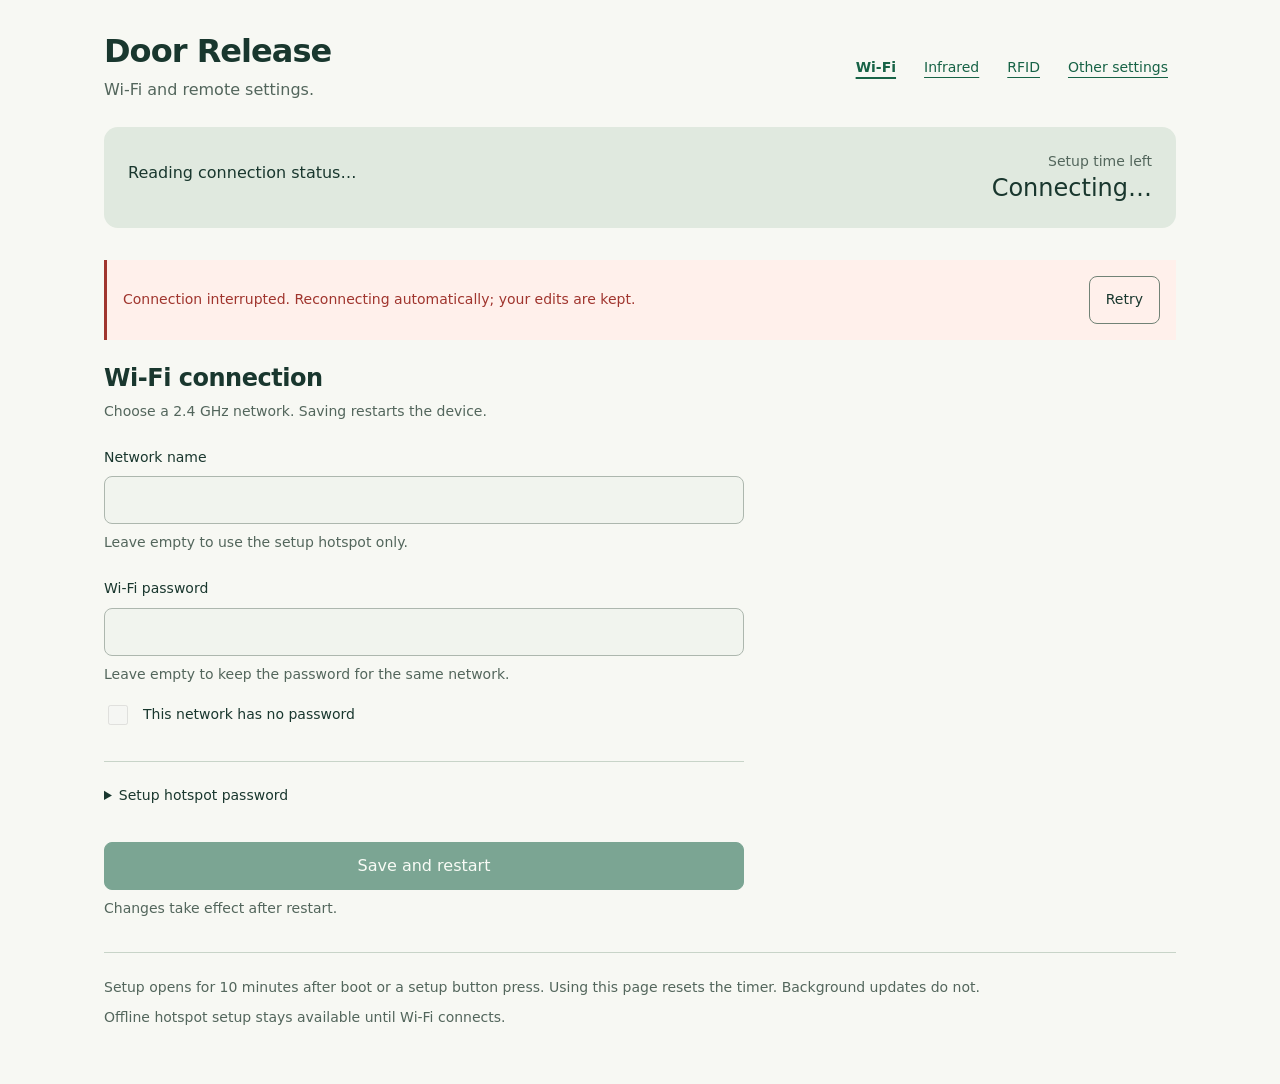
==== projects/door-release/firmware/DoorRelease/web/index.html @ eec1cc69 "feat: add outdoor NFC relay and tabbed controller setup Organize indoor and outdoor projects, pin Ho" ====
<!doctype html>
<html lang="en">
<head>
<meta charset="utf-8">
<meta name="viewport" content="width=device-width, initial-scale=1">
<meta name="color-scheme" content="light">
<meta name="description" content="Configure Door Release Wi-Fi, remote buttons and HomeKit on your local network.">
<title>Door Release | Device setup</title>
<style>
/* Hallmark · shape: app screen · genre: modern-minimal · theme: dose · deal: manual · redesign: full · posture: restrained · nav: jump links · footer: access rules · signature: two purpose-specific remote controls · v2.0.0 */
/* Hallmark · pre-emit critique: P4 H5 E4 S5 R5 V3 · weakest: V, use separate remote rows with an inset access timer rather than a repeated card grid */
/* Hallmark · app adaptation: system fonts and solid surfaces preserve firmware size and offline access; no decorative imagery or motion */
@import url("tokens.css");
*{box-sizing:border-box}
html{overflow-x:clip;scroll-padding-top:var(--space-lg);scrollbar-color:var(--color-input-edge) var(--color-paper)}
body{overflow-x:clip;margin:0;background:var(--color-paper);color:var(--color-ink);font-family:var(--font-body);font-size:var(--text-md);line-height:1.55;font-synthesis:none}
::selection{background:var(--color-paper-3);color:var(--color-ink)}
h1,h2,h3,p,dl,dd{margin:0}
h1,h2,h3{overflow-wrap:break-word;min-width:0;line-height:1.2;text-wrap:balance;font-weight:700}
h1{font-size:var(--text-display);letter-spacing:-.03em}h2{font-size:var(--text-section);letter-spacing:-.02em}h3{font-size:var(--text-title)}
p{ text-wrap:pretty }a{color:var(--color-accent)}
button,input,summary,a{-webkit-tap-highlight-color:var(--color-clear)}
button:focus-visible,input:focus-visible,summary:focus-visible,a:focus-visible{outline:3px solid var(--color-focus);outline-offset:3px}
button,input{font:inherit;min-height:48px;border-radius:var(--radius-control);border:1px solid var(--color-input-edge)}
button{display:inline-flex;justify-content:center;align-items:center;padding:var(--space-xs) var(--space-md);background:var(--color-accent);border-color:var(--color-accent);color:var(--color-accent-ink);font-weight:500;white-space:nowrap;cursor:pointer}
button:active{transform:translateY(1px)}button:disabled,input:disabled{opacity:.55;cursor:not-allowed;transform:none}
button[aria-busy="true"]{cursor:progress}.secondary{color:var(--color-ink);background:var(--color-clear);border-color:var(--color-input-edge)}
.danger{color:var(--color-error);background:var(--color-clear);border-color:var(--color-clear);padding-inline:0;text-decoration:underline;text-underline-offset:4px}
.quiet{background:var(--color-clear);border-color:var(--color-clear);color:var(--color-accent)}
input{display:block;width:100%;min-width:0;padding:var(--space-xs) var(--space-sm);color:var(--color-ink);background:var(--color-surface);caret-color:var(--color-accent)}
input:user-invalid{border-color:var(--color-error)}input:disabled{background:var(--color-paper-2)}
label{display:block;font-size:var(--text-sm);font-weight:500;margin-bottom:var(--space-xs)}
small,.muted,.hint{font-size:var(--text-sm);color:var(--color-muted)}
small{display:block;min-height:1lh;margin-top:var(--space-xs)}
.shell{width:100%;max-width:var(--container);margin-inline:auto;padding:var(--space-xl) var(--space-lg) var(--space-2xl)}
.masthead{display:flex;justify-content:space-between;align-items:center;gap:var(--space-lg);margin-bottom:var(--space-lg)}
.masthead p{margin-top:var(--space-xs);color:var(--color-muted)}
.jump-links{display:flex;align-items:center;gap:var(--space-sm);flex-wrap:wrap}
.jump-links [role="tab"]{display:inline-flex;align-items:center;min-height:44px;padding:var(--space-xs);font-size:var(--text-sm);text-decoration:underline;text-underline-offset:5px;white-space:nowrap;background:var(--color-clear);border:0;border-radius:0;color:var(--color-accent)}
.jump-links [aria-selected="true"]{font-weight:700;text-decoration-thickness:2px}
.jump-links [role="tab"]:hover{background:var(--color-clear)}
.connection-strip{display:grid;grid-template-columns:minmax(0,1fr) auto;gap:var(--space-lg);align-items:center;padding:var(--space-lg);background:var(--color-paper-3);border-radius:var(--radius-panel);margin-bottom:var(--space-xl)}
.connection{min-width:0}.connection span{display:block;overflow-wrap:anywhere}.connection #network{font-weight:500}.connection #address{font-family:var(--font-mono);font-size:var(--text-sm);margin-top:var(--space-xs)}
.window{text-align:right}.window span{display:block;font-size:var(--text-sm);color:var(--color-muted)}.window strong{display:block;font-size:var(--text-section);font-weight:500;font-variant-numeric:tabular-nums;line-height:1.3}
.workspace{max-width:640px}
.section-intro{margin-top:var(--space-xs);color:var(--color-muted);font-size:var(--text-sm)}
.field{margin-top:var(--space-lg)}
.check{display:flex;gap:var(--space-sm);align-items:center;min-height:44px;margin:var(--space-xs) 0 0;font-weight:400}.check input{flex:0 0 20px;width:20px;height:20px;min-height:20px;accent-color:var(--color-accent)}
.save{width:100%;margin-top:var(--space-lg)}
details{margin-top:var(--space-lg);border-top:1px solid var(--color-rule);padding-top:var(--space-sm)}
summary{cursor:pointer;min-height:44px;align-content:center;font-size:var(--text-sm);font-weight:500}summary:active{color:var(--color-accent-deep)}
.warning{color:var(--color-muted);font-size:var(--text-sm);margin-top:var(--space-sm)}
.auth-note{margin-top:var(--space-lg);font-size:var(--text-sm);color:var(--color-muted)}
.remote-controls{min-width:0}.remote{padding-block:var(--space-lg);border-bottom:1px solid var(--color-rule)}
.remote:first-of-type{padding-top:var(--space-lg)}
.remote p.description{color:var(--color-muted);font-size:var(--text-sm);margin-top:var(--space-xs)}
.key{font-size:var(--text-sm);font-family:var(--font-mono);overflow-wrap:anywhere;margin-top:var(--space-md)}
.actions{display:flex;flex-wrap:wrap;gap:var(--space-sm);margin-top:var(--space-md)}
.ir-message{font-size:var(--text-sm);color:var(--color-muted);min-height:3.1em;margin-top:var(--space-sm)}
.remote .danger{font-size:var(--text-sm)}
.button-list{list-style:none;margin:var(--space-md) 0 0;padding:0}
.button-list:empty{display:none}
.button-list li{display:flex;justify-content:space-between;align-items:center;gap:var(--space-sm);padding-block:var(--space-sm);border-top:1px solid var(--color-rule)}
.button-list li>div{min-width:0}.button-list span{display:block;font-size:var(--text-sm);font-weight:500}
.button-list code{display:block;font-family:var(--font-mono);font-size:var(--text-sm);color:var(--color-muted);overflow-wrap:anywhere}
.button-list button{flex-shrink:0;font-size:var(--text-sm)}
.steps{margin:var(--space-sm) 0 0;padding-left:var(--space-lg);font-size:var(--text-sm);color:var(--color-muted)}.steps li+li{margin-top:var(--space-xs)}
.pairing{margin-top:var(--space-xl);padding-top:var(--space-lg);border-top:1px solid var(--color-rule)}
.pairing code{display:block;margin-top:var(--space-md);font-family:var(--font-mono);font-size:var(--text-section);font-variant-numeric:tabular-nums}
.notice{display:flex;align-items:center;justify-content:space-between;gap:var(--space-md);padding:var(--space-md);margin-bottom:var(--space-lg);border-left:3px solid var(--color-accent);background:var(--color-paper-2);font-size:var(--text-sm);overflow-wrap:anywhere}
.notice.error{border-color:var(--color-error);color:var(--color-error);background:var(--color-error-paper)}
.notice:empty{display:none}.notice p{min-width:0}
footer{margin-top:var(--space-xl);padding-top:var(--space-lg);border-top:1px solid var(--color-rule);font-size:var(--text-sm);color:var(--color-muted)}footer p+p{margin-top:var(--space-xs)}#hostname{overflow-wrap:anywhere}
[hidden]{display:none!important}
dialog{width:420px;max-width:calc(100% - 2*var(--space-md));padding:var(--space-lg);border:1px solid var(--color-rule);border-radius:var(--radius-panel);background:var(--color-surface);color:var(--color-ink)}
dialog::backdrop{background:color-mix(in srgb,var(--color-ink) 25%,transparent)}
@media(hover:hover){button:not(:disabled):hover{background:var(--color-accent-deep)}.secondary:not(:disabled):hover,.quiet:not(:disabled):hover{background:var(--color-paper-3)}.danger:not(:disabled):hover{background:var(--color-clear);text-decoration-thickness:2px}input:not(:disabled):hover{border-color:var(--color-accent)}a:hover,summary:hover{color:var(--color-accent-deep)}}
@media(max-width:760px){.shell{padding:var(--space-lg) var(--space-md) var(--space-xl)}.masthead{display:block}.jump-links{margin-top:var(--space-sm);gap:var(--space-md)}.jump-links [role="tab"]{padding-inline:0}.connection-strip{padding:var(--space-md);gap:var(--space-sm)}.window strong{font-size:var(--text-title)}.notice{align-items:flex-start;flex-wrap:wrap}}
@media(prefers-reduced-motion:reduce){*,*::before,*::after{scroll-behavior:auto!important;animation:none!important;transition:none!important}button:active{transform:none}}
</style>
</head>
<body>
<main class="shell">
<header class="masthead">
  <div><h1>Door Release</h1><p>Wi-Fi and remote settings.</p></div>
  <nav class="jump-links" role="tablist" aria-label="Setup sections">
    <button id="tab-wifi" type="button" role="tab" aria-controls="page-wifi" aria-selected="true">Wi-Fi</button>
    <button id="tab-infrared" type="button" role="tab" aria-controls="page-infrared" aria-selected="false" tabindex="-1">Infrared</button>
    <button id="tab-rfid" type="button" role="tab" aria-controls="page-rfid" aria-selected="false" tabindex="-1">RFID</button>
    <button id="tab-other" type="button" role="tab" aria-controls="page-other" aria-selected="false" tabindex="-1">Other settings</button>
  </nav>
</header>
<div class="connection-strip">
  <div class="connection"><span id="network" role="status">Reading connection status…</span><span id="address"></span></div>
  <div class="window"><span>Setup time left</span><strong id="window" role="timer">Connecting…</strong></div>
</div>
<div id="notice" class="notice" role="status" aria-live="polite" hidden><p id="notice-text"></p><button id="retry" class="secondary" type="button" hidden>Retry</button></div>
<noscript><p class="notice">Enable JavaScript to configure this device. Everything works on your local network.</p></noscript>
<div class="workspace">
<div id="page-wifi" role="tabpanel" aria-labelledby="tab-wifi" tabindex="0">
<section aria-labelledby="wifi-heading">
  <h2 id="wifi-heading">Wi-Fi connection</h2><p class="section-intro">Choose a 2.4 GHz network. Saving restarts the device.</p>
  <form id="settings-form" autocomplete="off">
    <div class="field"><label for="ssid">Network name</label><input id="ssid" name="ssid" maxlength="32" autocomplete="off" spellcheck="false" aria-describedby="ssid-hint" disabled><small id="ssid-hint">Leave empty to use the setup hotspot only.</small></div>
    <div class="field"><label for="wifi-password">Wi-Fi password</label><input id="wifi-password" name="wifi_password" type="password" maxlength="64" autocomplete="new-password" aria-describedby="wifi-hint" disabled><small id="wifi-hint">Leave empty to keep the password for the same network.</small><label class="check"><input id="open-network" type="checkbox" name="open_network" value="1" disabled>This network has no password</label></div>
    <details><summary>Setup hotspot password</summary><div class="field"><label for="setup-password">New hotspot password</label><input id="setup-password" name="setup_password" type="password" minlength="12" maxlength="63" autocomplete="new-password" aria-describedby="setup-hint" disabled><small id="setup-hint">Optional. 12 to 63 printable characters. Leave empty to keep it.</small></div><p id="default-password" class="warning" hidden>The initial hotspot password is still in use.</p></details>
    <button id="save" class="save" type="submit" disabled>Save and restart</button><small id="save-hint">Changes take effect after restart.</small>
  </form>
</section>
</div>
<div id="page-infrared" role="tabpanel" aria-labelledby="tab-infrared" tabindex="0" hidden>
<section class="remote-controls" aria-labelledby="ir-heading">
  <h2 id="ir-heading">Remote buttons</h2><p class="section-intro">Save up to 16 buttons per action. Keep the two actions on different buttons.</p>
  <div class="remote">
    <h3>Open the door</h3><p class="description">Saved buttons work offline. A press gives a 200 ms pulse with a 2 second cooldown.</p>
    <p id="ir-state" class="key">Reading button status…</p>
    <ul id="ir-buttons" class="button-list" aria-label="Saved door buttons"></ul>
    <div class="actions"><button id="learn" type="button" disabled>Add door button</button><button id="cancel" class="secondary" type="button" disabled>Cancel learning</button></div>
    <p id="ir-message" class="ir-message" role="status" aria-live="polite">Waiting for the device.</p>
    <button id="forget" class="danger" type="button" disabled>Clear all door buttons</button>
  </div>
  <div class="remote">
    <h3>Open setup access</h3><p class="description">Reopens this page for 10 minutes without restarting. Does not open the door.</p>
    <p id="setup-ir-state" class="key">Reading button status…</p>
    <ul id="setup-ir-buttons" class="button-list" aria-label="Saved setup buttons"></ul>
    <div class="actions"><button id="setup-learn" type="button" disabled>Add setup button</button><button id="setup-cancel" class="secondary" type="button" disabled>Cancel learning</button></div>
    <p id="setup-ir-message" class="ir-message" role="status" aria-live="polite">Not set. Learn a setup button here during the boot window.</p>
    <button id="setup-forget" class="danger" type="button" disabled>Clear all setup buttons</button>
  </div>
  <details><summary>How to add a button</summary><ol class="steps"><li>Select Add door button or Add setup button. Door release pauses during learning.</li><li>Release all buttons for 500 ms, then press the intended button.</li><li>Release for another 500 ms and press the same button again within 30 seconds.</li></ol><p class="section-intro">Saved buttons are retained. Learning does not open the door. Keep the receiver in a protected interior location.</p></details>
</section>
</div>
<div id="page-rfid" role="tabpanel" aria-labelledby="tab-rfid" tabindex="0" hidden></div>
<div id="page-other" role="tabpanel" aria-labelledby="tab-other" tabindex="0" hidden>
<section class="pairing" aria-labelledby="pairing-heading"><h2 id="pairing-heading">HomeKit</h2><p class="section-intro">Add this device in the Apple Home app.</p><div><span class="hint">HomeKit pairing code</span><code id="pairing-code">Loading…</code></div><small>Existing HomeKit pairings are retained when Wi-Fi changes.</small></section>
<p class="auth-note">Web login is temporarily disabled. The setup hotspot still requires its password.</p>
</div>
</div>
<footer><p id="access-note">Setup opens for 10 minutes after boot or a setup button press. Using this page resets the timer. Background updates do not.</p><p>Offline hotspot setup stays available until Wi-Fi connects.</p><p id="hostname"></p></footer>
</main>
<dialog id="unsaved-dialog" aria-labelledby="unsaved-heading">
  <h3 id="unsaved-heading">Save changes?</h3>
  <div class="actions"><button id="unsaved-save" type="button">Save and restart</button><button id="unsaved-discard" class="secondary" type="button">Discard</button><button id="unsaved-cancel" class="secondary" type="button" autofocus>Cancel</button></div>
</dialog>
<script>
"use strict";
const byId=id=>document.getElementById(id);
let token="",initialized=false,busy=false,stopped=false,lastState=null,refreshTimer=null;
let activityTimer=null,lastActivitySent=0,lastUserActivity=0,activityPending=false;
let connectionFailed=false,connectionNotice=false,failures=0,restarting=false,refreshInFlight=false;
let requestTail=Promise.resolve(),countdownUntil=0;
let currentPage="wifi",pendingPage=null,savedSettings=null;
const pageNames=["wifi","infrared","rfid","other"],unsavedDialog=byId("unsaved-dialog");
function settingsValues(){return [byId("ssid").value,byId("wifi-password").value,byId("open-network").checked,byId("setup-password").value]}
function unsavedSettings(){return savedSettings!==null&&JSON.stringify(settingsValues())!==JSON.stringify(savedSettings)}
function selectPage(name){
  currentPage=name;
  for(const page of pageNames){const selected=page===name;byId("page-"+page).hidden=!selected;byId("tab-"+page).setAttribute("aria-selected",String(selected));byId("tab-"+page).tabIndex=selected?0:-1}
  byId("tab-"+name).focus({preventScroll:true});
}
function requestPage(name){
  if(busy||unsavedDialog.open)return;
  if(name===currentPage){selectPage(name);return}
  if(unsavedSettings()){pendingPage=name;controls();unsavedDialog.returnValue="";unsavedDialog.showModal()}
  else selectPage(name);
}
for(const name of pageNames)byId("tab-"+name).addEventListener("click",()=>requestPage(name));
document.querySelector('[role="tablist"]').addEventListener("keydown",event=>{
  const index=pageNames.findIndex(name=>byId("tab-"+name)===event.target);
  if(index<0||busy)return;
  let next;
  if(event.key==="ArrowRight")next=(index+1)%pageNames.length;
  else if(event.key==="ArrowLeft")next=(index+pageNames.length-1)%pageNames.length;
  else if(event.key==="Home")next=0;
  else if(event.key==="End")next=pageNames.length-1;
  else return;
  event.preventDefault();
  for(const [position,name] of pageNames.entries())byId("tab-"+name).tabIndex=position===next?0:-1;
  byId("tab-"+pageNames[next]).focus();
});
byId("unsaved-cancel").addEventListener("click",()=>unsavedDialog.close("cancel"));
byId("unsaved-discard").addEventListener("click",()=>{
  const target=pendingPage;
  [byId("ssid").value,byId("wifi-password").value,byId("open-network").checked,byId("setup-password").value]=savedSettings;
  unsavedDialog.close("discard");controls();selectPage(target);
});
byId("unsaved-save").addEventListener("click",async()=>{
  const target=pendingPage;unsavedDialog.close("save");
  if(await saveSettings())selectPage(target);
});
unsavedDialog.addEventListener("close",()=>{if(unsavedDialog.open)return;pendingPage=null;if(!["save","discard"].includes(unsavedDialog.returnValue))selectPage(currentPage)});
window.addEventListener("beforeunload",event=>{if(!restarting&&unsavedSettings()){event.preventDefault();event.returnValue=""}});
function notice(message,error=false,retry=false){connectionNotice=false;byId("notice").hidden=!message;byId("notice-text").textContent=message;byId("notice").classList.toggle("error",error);byId("retry").hidden=!retry}
function controls(){
  const editable=initialized&&!busy&&!stopped,ready=editable&&!connectionFailed,learning=Boolean(lastState&&(lastState.ir_learning||lastState.setup_ir_learning));
  document.querySelectorAll("#settings-form input").forEach(element=>element.disabled=!editable);
  byId("wifi-password").disabled=!editable||byId("open-network").checked;
  byId("save").disabled=!ready||learning;byId("save-hint").textContent=learning?"Finish or cancel button learning before saving.":"Changes take effect after restart.";
  byId("learn").disabled=!ready||learning||!lastState||!lastState.hardware_ready||!lastState.ir_ready||lastState.ir_count>=lastState.ir_capacity;
  byId("cancel").disabled=!ready||!lastState||!lastState.ir_learning;
  byId("forget").disabled=!ready||learning||Boolean(lastState&&lastState.ir_ready&&!lastState.ir_count);
  byId("setup-learn").disabled=!ready||learning||!lastState||!lastState.hardware_ready||!lastState.setup_ir_ready||lastState.setup_ir_count>=lastState.setup_ir_capacity;
  byId("setup-cancel").disabled=!ready||!lastState||!lastState.setup_ir_learning;
  byId("setup-forget").disabled=!ready||learning||Boolean(lastState&&lastState.setup_ir_ready&&!lastState.setup_ir_count);
  document.querySelectorAll("[data-remove-group]").forEach(button=>button.disabled=!ready||learning);
  byId("unsaved-save").disabled=byId("save").disabled;
  for(const name of pageNames)byId("tab-"+name).disabled=busy;
}
function scheduleRefresh(delay=2000){clearTimeout(refreshTimer);if(!restarting)refreshTimer=setTimeout(refresh,delay)}
function updateCountdown(){
  if(stopped||!lastState)return;
  if(!lastState.connected){byId("window").textContent="Offline recovery";return}
  const seconds=Math.max(0,Math.ceil((countdownUntil-performance.now())/1000));
  byId("window").textContent=Math.floor(seconds/60)+":"+String(seconds%60).padStart(2,"0");
}
function syncCountdown(data,renew=false){
  const remaining=Number.isFinite(data.remaining_ms)?data.remaining_ms:data.remaining_seconds*1000;
  if(!Number.isFinite(remaining))return;
  const until=performance.now()+Math.max(0,remaining);
  // Small network jitter must not make the displayed seconds run backwards.
  countdownUntil=renew||!countdownUntil||until>countdownUntil+1500?until:Math.min(until,countdownUntil);
  updateCountdown();
}
function closePage(message){stopped=true;clearTimeout(activityTimer);activityTimer=null;activityPending=false;byId("window").textContent="Closed";notice(message+" This page will reconnect automatically when setup access reopens.",true,true);controls();scheduleRefresh(5000)}
function disconnected(error){
  if(restarting)return;
  connectionFailed=true;
  if(!stopped){notice("Connection interrupted. Reconnecting automatically; your edits are kept.",true,true);connectionNotice=true}
  controls();scheduleRefresh(1000);
}
function reportError(error){if(error.status===410)return;if(!error.status)disconnected(error);else notice(error.message,true)}
function request(path,body){
  const setupToken=token;
  const task=requestTail.then(async()=>{
    const options={cache:"no-store",credentials:"same-origin",signal:AbortSignal.timeout(12000)};
    if(body!==undefined){options.method="POST";options.headers={"X-Setup-Token":setupToken,"Content-Type":"application/x-www-form-urlencoded"};options.body=body}
    const response=await fetch(path,options);let data;
    try{data=await response.json()}catch{throw new Error("The device response was interrupted. Reconnecting automatically.")}
    if(response.status===410)closePage(data.message);
    if(!response.ok){const error=new Error(data.message||"The device could not complete this request.");error.status=response.status;throw error}
    if(body!==undefined)syncCountdown(data,true);
    return data;
  });
  // ESP32's synchronous server processes one request at a time. Never race
  // status polling, activity renewal and a user's settings/IR operation.
  requestTail=task.catch(()=>{});
  return task;
}
function keyText(state,prefix,empty){
  if(state[prefix+"learning"])return "Learning in progress";
  const count=state[prefix+"count"],capacity=state[prefix+"capacity"];
  if(!count)return empty;
  return count+" of "+capacity+" buttons saved"+(count>=capacity?". List full; remove a button to add another.":"");
}
function renderButtons(state,prefix,listId,group){
  const list=byId(listId),buttons=state[prefix+"buttons"],signature=JSON.stringify(buttons);
  if(list.dataset.signature===signature)return;
  list.dataset.signature=signature;list.replaceChildren();
  for(const saved of buttons){
    const row=document.createElement("li"),info=document.createElement("div"),label=document.createElement("span"),code=document.createElement("code"),remove=document.createElement("button");
    label.textContent="Button "+(saved.id+1);
    code.textContent=saved.protocol+" / "+saved.address.toString(16).toUpperCase()+" / "+saved.command.toString(16).toUpperCase()+" ("+saved.bits+" bits)";
    remove.type="button";remove.className="secondary";remove.textContent="Remove";
    remove.setAttribute("aria-label","Remove "+group+" button "+(saved.id+1));
    remove.dataset.removeGroup=group;remove.dataset.id=saved.id;remove.dataset.key=saved.key;
    info.append(label,code);row.append(info,remove);list.append(row);
  }
}
function render(state){
  if(restarting)return;
  const renewed=stopped||token!==state.token;
  if(connectionNotice||stopped)notice("");
  stopped=false;connectionFailed=false;failures=0;
  lastState=state;token=state.token;if(!initialized){byId("ssid").value=state.ssid;savedSettings=[state.ssid,"",false,""];initialized=true}
  byId("network").textContent=state.connected?"Connected to "+state.ssid:"Setup hotspot: "+state.ap_name;
  byId("address").textContent=state.ip;
  syncCountdown(state,renewed);
  byId("pairing-code").textContent=state.pairing_code.replace(/^(\d{3})(\d{2})(\d{3})$/,"$1-$2-$3");
  byId("default-password").hidden=!state.default_password;
  byId("ir-state").textContent=keyText(state,"ir_","No active unlock button");
  byId("setup-ir-state").textContent=keyText(state,"setup_ir_","No setup button saved");
  renderButtons(state,"ir_","ir-buttons","door");renderButtons(state,"setup_ir_","setup-ir-buttons","setup");
  byId("ir-message").textContent=state.ir_event;byId("setup-ir-message").textContent=state.setup_ir_event;
  byId("hostname").textContent="Local address: http://"+state.hostname+"/";
  if(!state.hardware_ready)notice("Relay timer fault. Door release is disabled; check the hardware and restart.",true);
  else if(!state.settings_ready)notice("Settings storage needs attention. Save your settings to repair it.",true);
  else if(!state.ir_ready)notice("Door button storage needs attention. Use Clear all door buttons, then learn again.",true);
  else if(!state.setup_ir_ready)notice("Setup button storage needs attention. Use Clear all setup buttons, then learn again.",true);
  controls();
}
async function refresh(){
  clearTimeout(refreshTimer);if(restarting||refreshInFlight)return;
  if(document.visibilityState!=="visible"||busy){scheduleRefresh();return}
  refreshInFlight=true;
  try{
    render(await request("/api/status"));
    if(activityPending&&Date.now()-lastUserActivity<15000&&activityTimer===null)activityTimer=setTimeout(sendActivity,0);
  }
  catch(error){failures=Math.min(failures+1,4);if(error.status!==410)disconnected(error)}
  finally{refreshInFlight=false;scheduleRefresh(stopped?5000:connectionFailed?Math.min(8000,1000*2**(failures-1)):2000)}
}
async function sendActivity(){
  activityTimer=null;if(!activityPending||!initialized||stopped||connectionFailed||document.visibilityState!=="visible")return;
  if(busy){activityTimer=setTimeout(sendActivity,1000);return}
  if(Date.now()-lastUserActivity>=15000){activityPending=false;return}
  activityPending=false;
  try{await request("/api/activity","");lastActivitySent=Date.now()}
  catch(error){activityPending=Date.now()-lastUserActivity<15000;reportError(error)}
}
function userActivity(event){
  if(!event.isTrusted||!initialized||stopped||document.visibilityState!=="visible")return;
  lastUserActivity=Date.now();activityPending=true;if(activityTimer!==null||connectionFailed)return;
  activityTimer=setTimeout(sendActivity,Math.max(0,15000-(Date.now()-lastActivitySent)));
}
for(const event of ["pointerdown","keydown","input","change","scroll"])document.addEventListener(event,userActivity,{capture:true,passive:true});
byId("retry").addEventListener("click",()=>refresh());
document.addEventListener("visibilitychange",()=>{if(document.visibilityState==="visible"){updateCountdown();refresh()}});
window.addEventListener("online",()=>refresh());
byId("open-network").addEventListener("change",controls);
async function saveSettings(){
  if(byId("save").disabled||!byId("settings-form").reportValidity())return false;
  const body=new URLSearchParams(new FormData(byId("settings-form")));body.set("wifi_password",byId("open-network").checked?"":byId("wifi-password").value);
  busy=true;byId("save").setAttribute("aria-busy","true");controls();notice("Saving settings…");
  try{const data=await request("/api/settings",body.toString());restarting=true;stopped=true;clearTimeout(refreshTimer);clearTimeout(activityTimer);byId("wifi-password").value="";byId("setup-password").value="";savedSettings=settingsValues();notice(data.message+" Use http://"+lastState.hostname+"/ after reconnecting, or http://192.168.4.1/ on the setup hotspot.");byId("window").textContent="Restarting";return true}
  catch(error){reportError(error);return false}finally{busy=false;byId("save").removeAttribute("aria-busy");controls();if(!restarting)scheduleRefresh(1000)}
}
byId("settings-form").addEventListener("submit",event=>{event.preventDefault();saveSettings()});
async function buttonAction(button,path,body=""){
  busy=true;button.setAttribute("aria-busy","true");controls();
  try{await request(path,body);notice("");render(await request("/api/status"))}
  catch(error){reportError(error);if(!stopped&&!connectionFailed)try{render(await request("/api/status"))}catch(statusError){reportError(statusError)}}
  finally{busy=false;button.removeAttribute("aria-busy");controls();scheduleRefresh(connectionFailed?1000:2000)}
}
for(const [prefix,route] of [["","/api/ir/"],["setup-","/api/setup-ir/"]])for(const action of ["learn","cancel","forget"]){
  const button=byId(prefix+action);
  button.addEventListener("click",async()=>{
    if(busy||stopped||!initialized)return;
    if(action==="forget"&&!confirm(prefix?"Clear all setup buttons? Use the boot window to add new buttons if setup access closes.":"Clear all door buttons? Infrared door release will be disabled."))return;
    await buttonAction(button,route+action);
  });
}
for(const id of ["ir-buttons","setup-ir-buttons"])byId(id).addEventListener("click",async event=>{
  const button=event.target.closest("[data-remove-group]");
  if(!button||button.disabled||busy||stopped||!initialized)return;
  const group=button.dataset.removeGroup;
  if(!confirm("Remove "+group+" button "+(Number(button.dataset.id)+1)+"? Other saved buttons will be retained."))return;
  const body=new URLSearchParams({id:button.dataset.id,key:button.dataset.key});
  await buttonAction(button,group==="door"?"/api/ir/remove":"/api/setup-ir/remove",body.toString());
  if(!button.isConnected){const next=byId(id).querySelector("button")||byId(group==="door"?"learn":"setup-learn");next.focus({preventScroll:true})}
});
setInterval(updateCountdown,200);
refresh();
</script>
</body>
</html>
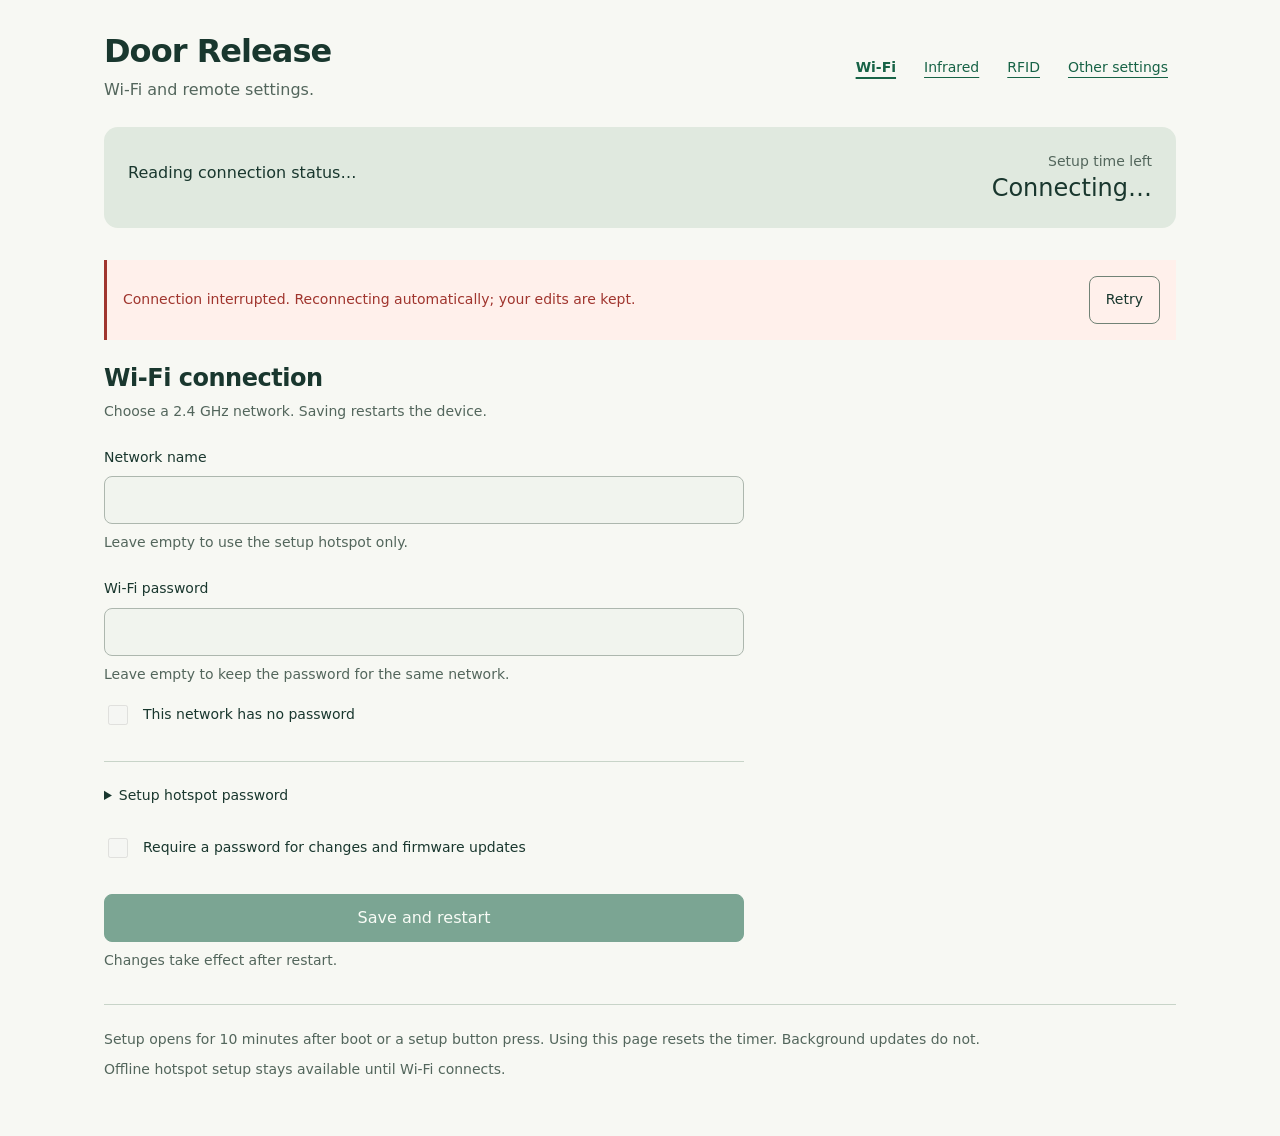
==== commit 4cdd5374: "feat: add password modes and verified OTA completion Bound HTTP request sizes and read deadlines, ve" ====
--- a/projects/door-release/firmware/DoorRelease/web/index.html
+++ b/projects/door-release/firmware/DoorRelease/web/index.html
@@ -51,6 +51,7 @@
 summary{cursor:pointer;min-height:44px;align-content:center;font-size:var(--text-sm);font-weight:500}summary:active{color:var(--color-accent-deep)}
 .warning{color:var(--color-muted);font-size:var(--text-sm);margin-top:var(--space-sm)}
 .auth-note{margin-top:var(--space-lg);font-size:var(--text-sm);color:var(--color-muted)}
+.authorization{max-width:640px;margin-bottom:var(--space-xl)}
 .remote-controls{min-width:0}.remote{padding-block:var(--space-lg);border-bottom:1px solid var(--color-rule)}
 .remote:first-of-type{padding-top:var(--space-lg)}
 .remote p.description{color:var(--color-muted);font-size:var(--text-sm);margin-top:var(--space-xs)}
@@ -67,6 +68,10 @@
 .steps{margin:var(--space-sm) 0 0;padding-left:var(--space-lg);font-size:var(--text-sm);color:var(--color-muted)}.steps li+li{margin-top:var(--space-xs)}
 .pairing{margin-top:var(--space-xl);padding-top:var(--space-lg);border-top:1px solid var(--color-rule)}
 .pairing code{display:block;margin-top:var(--space-md);font-family:var(--font-mono);font-size:var(--text-section);font-variant-numeric:tabular-nums}
+.firmware{margin-top:var(--space-xl);padding-top:var(--space-lg);border-top:1px solid var(--color-rule)}
+.firmware progress{display:block;width:100%;height:12px;margin-top:var(--space-md);accent-color:var(--color-accent)}
+.firmware .error{color:var(--color-error)}input[type="file"]{padding:var(--space-xs);font-size:var(--text-sm)}
+input[type="file"]::file-selector-button{font:inherit;padding:var(--space-xs);margin-right:var(--space-xs);border:0;border-radius:var(--radius-control);background:var(--color-paper-3);color:var(--color-ink)}
 .notice{display:flex;align-items:center;justify-content:space-between;gap:var(--space-md);padding:var(--space-md);margin-bottom:var(--space-lg);border-left:3px solid var(--color-accent);background:var(--color-paper-2);font-size:var(--text-sm);overflow-wrap:anywhere}
 .notice.error{border-color:var(--color-error);color:var(--color-error);background:var(--color-error-paper)}
 .notice:empty{display:none}.notice p{min-width:0}
@@ -94,6 +99,7 @@
   <div class="connection"><span id="network" role="status">Reading connection status…</span><span id="address"></span></div>
   <div class="window"><span>Setup time left</span><strong id="window" role="timer">Connecting…</strong></div>
 </div>
+<div id="setup-authorization" class="authorization" hidden><label for="current-password">Current setup password</label><input id="current-password" type="password" minlength="12" maxlength="63" autocomplete="current-password" aria-describedby="current-password-hint"><small id="current-password-hint">Required to change settings and remote buttons.</small></div>
 <div id="notice" class="notice" role="status" aria-live="polite" hidden><p id="notice-text"></p><button id="retry" class="secondary" type="button" hidden>Retry</button></div>
 <noscript><p class="notice">Enable JavaScript to configure this device. Everything works on your local network.</p></noscript>
 <div class="workspace">
@@ -104,6 +110,7 @@
     <div class="field"><label for="ssid">Network name</label><input id="ssid" name="ssid" maxlength="32" autocomplete="off" spellcheck="false" aria-describedby="ssid-hint" disabled><small id="ssid-hint">Leave empty to use the setup hotspot only.</small></div>
     <div class="field"><label for="wifi-password">Wi-Fi password</label><input id="wifi-password" name="wifi_password" type="password" maxlength="64" autocomplete="new-password" aria-describedby="wifi-hint" disabled><small id="wifi-hint">Leave empty to keep the password for the same network.</small><label class="check"><input id="open-network" type="checkbox" name="open_network" value="1" disabled>This network has no password</label></div>
     <details><summary>Setup hotspot password</summary><div class="field"><label for="setup-password">New hotspot password</label><input id="setup-password" name="setup_password" type="password" minlength="12" maxlength="63" autocomplete="new-password" aria-describedby="setup-hint" disabled><small id="setup-hint">Optional. 12 to 63 printable characters. Leave empty to keep it.</small></div><p id="default-password" class="warning" hidden>The initial hotspot password is still in use.</p></details>
+    <label class="check"><input id="password-required" type="checkbox" name="password_required" value="1" disabled>Require a password for changes and firmware updates</label>
     <button id="save" class="save" type="submit" disabled>Save and restart</button><small id="save-hint">Changes take effect after restart.</small>
   </form>
 </section>
@@ -112,7 +119,7 @@
 <section class="remote-controls" aria-labelledby="ir-heading">
   <h2 id="ir-heading">Remote buttons</h2><p class="section-intro">Save up to 16 buttons per action. Keep the two actions on different buttons.</p>
   <div class="remote">
-    <h3>Open the door</h3><p class="description">Saved buttons work offline. A press gives a 200 ms pulse with a 2 second cooldown.</p>
+    <h3>Open the door</h3><p id="door-timing" class="description">Saved buttons work offline. A press gives a 200 ms pulse with a 2 second cooldown.</p>
     <p id="ir-state" class="key">Reading button status…</p>
     <ul id="ir-buttons" class="button-list" aria-label="Saved door buttons"></ul>
     <div class="actions"><button id="learn" type="button" disabled>Add door button</button><button id="cancel" class="secondary" type="button" disabled>Cancel learning</button></div>
@@ -130,10 +137,33 @@
   <details><summary>How to add a button</summary><ol class="steps"><li>Select Add door button or Add setup button. Door release pauses during learning.</li><li>Release all buttons for 500 ms, then press the intended button.</li><li>Release for another 500 ms and press the same button again within 30 seconds.</li></ol><p class="section-intro">Saved buttons are retained. Learning does not open the door. Keep the receiver in a protected interior location.</p></details>
 </section>
 </div>
-<div id="page-rfid" role="tabpanel" aria-labelledby="tab-rfid" tabindex="0" hidden></div>
+<div id="page-rfid" role="tabpanel" aria-labelledby="tab-rfid" tabindex="0" hidden>
+<section aria-labelledby="rfid-heading">
+  <h2 id="rfid-heading">RFID</h2>
+  <div class="field"><label for="nfc-max-failures">Failed attempt limit</label><input id="nfc-max-failures" name="nfc_max_failures" form="settings-form" type="number" min="1" max="20" step="1" required inputmode="numeric" aria-describedby="nfc-limit-hint" disabled><small id="nfc-limit-hint">1–20 consecutive failures.</small></div>
+  <div class="field"><label for="nfc-lockout-seconds">Lockout time (seconds)</label><input id="nfc-lockout-seconds" name="nfc_lockout_seconds" form="settings-form" type="number" min="1" max="3600" step="1" required inputmode="numeric" aria-describedby="nfc-lockout-hint" disabled><small id="nfc-lockout-hint">1–3600 seconds.</small></div>
+  <button id="save-rfid" class="save" type="submit" form="settings-form" disabled>Save and restart</button>
+  <p id="nfc-state" class="ir-message" role="status" aria-live="polite">Reading reader status…</p>
+</section>
+</div>
 <div id="page-other" role="tabpanel" aria-labelledby="tab-other" tabindex="0" hidden>
+<section aria-labelledby="relay-heading">
+  <h2 id="relay-heading">Door release</h2>
+  <div class="field"><label for="relay-pulse">Relay on time (ms)</label><input id="relay-pulse" name="relay_pulse_ms" form="settings-form" type="number" min="1" max="800" step="1" required inputmode="numeric" aria-describedby="relay-hint" disabled><small id="relay-hint">1–800 ms. Applies to HomeKit and infrared.</small></div>
+  <button id="save-other" class="save" type="submit" form="settings-form" disabled>Save and restart</button>
+</section>
 <section class="pairing" aria-labelledby="pairing-heading"><h2 id="pairing-heading">HomeKit</h2><p class="section-intro">Add this device in the Apple Home app.</p><div><span class="hint">HomeKit pairing code</span><code id="pairing-code">Loading…</code></div><small>Existing HomeKit pairings are retained when Wi-Fi changes.</small></section>
-<p class="auth-note">Web login is temporarily disabled. The setup hotspot still requires its password.</p>
+<section class="firmware" aria-labelledby="firmware-heading">
+  <h2 id="firmware-heading">Firmware update</h2><p id="firmware-version" class="section-intro">Reading version…</p>
+  <form id="firmware-form">
+    <div class="field"><label for="firmware-file">Firmware (.bin)</label><input id="firmware-file" type="file" accept=".bin,application/octet-stream" required aria-describedby="firmware-hint" disabled><small id="firmware-hint">Choose DoorRelease.ino.bin.</small></div>
+    <div id="firmware-password-field" class="field" hidden><label for="firmware-password">Setup password</label><input id="firmware-password" type="password" minlength="12" maxlength="63" autocomplete="current-password" required aria-describedby="firmware-password-hint" disabled><small id="firmware-password-hint">Same as the setup hotspot.</small></div>
+    <button id="firmware-upload" class="save" type="submit" disabled>Update and restart</button>
+  </form>
+  <progress id="firmware-progress" value="0" max="100" aria-label="Firmware upload" hidden></progress>
+  <p id="firmware-status" class="ir-message" role="status" aria-live="polite"></p>
+</section>
+<p class="auth-note">The setup hotspot always requires its password.</p>
 </div>
 </div>
 <footer><p id="access-note">Setup opens for 10 minutes after boot or a setup button press. Using this page resets the timer. Background updates do not.</p><p>Offline hotspot setup stays available until Wi-Fi connects.</p><p id="hostname"></p></footer>
@@ -150,8 +180,9 @@
 let connectionFailed=false,connectionNotice=false,failures=0,restarting=false,refreshInFlight=false;
 let requestTail=Promise.resolve(),countdownUntil=0;
 let currentPage="wifi",pendingPage=null,savedSettings=null;
+let firmwareNotice=false;
 const pageNames=["wifi","infrared","rfid","other"],unsavedDialog=byId("unsaved-dialog");
-function settingsValues(){return [byId("ssid").value,byId("wifi-password").value,byId("open-network").checked,byId("setup-password").value]}
+function settingsValues(){return [byId("ssid").value,byId("wifi-password").value,byId("open-network").checked,byId("setup-password").value,byId("relay-pulse").value,byId("nfc-max-failures").value,byId("nfc-lockout-seconds").value,byId("password-required").checked]}
 function unsavedSettings(){return savedSettings!==null&&JSON.stringify(settingsValues())!==JSON.stringify(savedSettings)}
 function selectPage(name){
   currentPage=name;
@@ -181,7 +212,7 @@
 byId("unsaved-cancel").addEventListener("click",()=>unsavedDialog.close("cancel"));
 byId("unsaved-discard").addEventListener("click",()=>{
   const target=pendingPage;
-  [byId("ssid").value,byId("wifi-password").value,byId("open-network").checked,byId("setup-password").value]=savedSettings;
+  [byId("ssid").value,byId("wifi-password").value,byId("open-network").checked,byId("setup-password").value,byId("relay-pulse").value,byId("nfc-max-failures").value,byId("nfc-lockout-seconds").value,byId("password-required").checked]=savedSettings;
   unsavedDialog.close("discard");controls();selectPage(target);
 });
 byId("unsaved-save").addEventListener("click",async()=>{
@@ -194,8 +225,16 @@
 function controls(){
   const editable=initialized&&!busy&&!stopped,ready=editable&&!connectionFailed,learning=Boolean(lastState&&(lastState.ir_learning||lastState.setup_ir_learning));
   document.querySelectorAll("#settings-form input").forEach(element=>element.disabled=!editable);
+  byId("relay-pulse").disabled=!editable;
+  byId("current-password").disabled=!editable;byId("password-required").disabled=!editable;
+  byId("nfc-max-failures").disabled=!editable;byId("nfc-lockout-seconds").disabled=!editable;
   byId("wifi-password").disabled=!editable||byId("open-network").checked;
   byId("save").disabled=!ready||learning;byId("save-hint").textContent=learning?"Finish or cancel button learning before saving.":"Changes take effect after restart.";
+  byId("save-other").disabled=byId("save").disabled;
+  byId("save-rfid").disabled=byId("save").disabled;
+  const otaReady=ready&&Boolean(lastState&&lastState.ota_supported);
+  byId("firmware-file").disabled=!otaReady;byId("firmware-password").disabled=!otaReady||!lastState?.password_required;
+  byId("firmware-upload").disabled=!otaReady||learning;
   byId("learn").disabled=!ready||learning||!lastState||!lastState.hardware_ready||!lastState.ir_ready||lastState.ir_count>=lastState.ir_capacity;
   byId("cancel").disabled=!ready||!lastState||!lastState.ir_learning;
   byId("forget").disabled=!ready||learning||Boolean(lastState&&lastState.ir_ready&&!lastState.ir_count);
@@ -230,10 +269,10 @@
 }
 function reportError(error){if(error.status===410)return;if(!error.status)disconnected(error);else notice(error.message,true)}
 function request(path,body){
-  const setupToken=token;
+  const setupToken=token,currentPassword=byId("current-password").value;
   const task=requestTail.then(async()=>{
     const options={cache:"no-store",credentials:"same-origin",signal:AbortSignal.timeout(12000)};
-    if(body!==undefined){options.method="POST";options.headers={"X-Setup-Token":setupToken,"Content-Type":"application/x-www-form-urlencoded"};options.body=body}
+    if(body!==undefined){options.method="POST";options.headers={"X-Setup-Token":setupToken,"Content-Type":"application/x-www-form-urlencoded"};options.body=body;if(lastState?.password_required&&path!=="/api/activity")options.headers["X-Setup-Password"]=currentPassword}
     const response=await fetch(path,options);let data;
     try{data=await response.json()}catch{throw new Error("The device response was interrupted. Reconnecting automatically.")}
     if(response.status===410)closePage(data.message);
@@ -271,7 +310,14 @@
   const renewed=stopped||token!==state.token;
   if(connectionNotice||stopped)notice("");
   stopped=false;connectionFailed=false;failures=0;
-  lastState=state;token=state.token;if(!initialized){byId("ssid").value=state.ssid;savedSettings=[state.ssid,"",false,""];initialized=true}
+  lastState=state;token=state.token;if(!initialized){byId("ssid").value=state.ssid;byId("password-required").checked=Boolean(state.password_required);byId("relay-pulse").value=state.relay_pulse_ms??200;byId("nfc-max-failures").value=state.nfc_max_failures??5;byId("nfc-lockout-seconds").value=state.nfc_lockout_seconds??60;savedSettings=settingsValues();initialized=true}
+  byId("door-timing").textContent="Saved buttons work offline. A press gives a "+(state.relay_pulse_ms??200)+" ms pulse with a 2 second cooldown.";
+  byId("setup-authorization").hidden=!state.password_required;
+  byId("firmware-password-field").hidden=!state.password_required;byId("firmware-password").required=Boolean(state.password_required);
+  byId("firmware-version").textContent=state.firmware_version||"Unknown version";
+  byId("firmware-hint").textContent="Choose DoorRelease.ino.bin."+(state.ota_max_bytes?" Up to "+(state.ota_max_bytes/1048576).toFixed(2)+" MB.":"");
+  if(!firmwareNotice)firmwareMessage(state.ota_supported?"Door release pauses during the update.":"Install the OTA firmware over USB first.",false,false);
+  byId("nfc-state").textContent=state.nfc_lockout_remaining_ms>0?"Home Key paused. "+Math.ceil(state.nfc_lockout_remaining_ms/1000)+" seconds remaining.":!state.nfc_configured?"Reader connection is not configured.":!state.nfc_provisioned?"Set up Home Key in Apple Home.":!state.nfc_connected?"Waiting for the outdoor reader.":(state.nfc_failures??0)+" failed attempts. Reader connected.";
   byId("network").textContent=state.connected?"Connected to "+state.ssid:"Setup hotspot: "+state.ap_name;
   byId("address").textContent=state.ip;
   syncCountdown(state,renewed);
@@ -318,13 +364,75 @@
 window.addEventListener("online",()=>refresh());
 byId("open-network").addEventListener("change",controls);
 async function saveSettings(){
-  if(byId("save").disabled||!byId("settings-form").reportValidity())return false;
-  const body=new URLSearchParams(new FormData(byId("settings-form")));body.set("wifi_password",byId("open-network").checked?"":byId("wifi-password").value);
+  if(byId("save").disabled)return false;
+  const invalid=[...byId("settings-form").elements].find(element=>element.willValidate&&!element.validity.valid);
+  if(invalid){selectPage(invalid.closest('[role="tabpanel"]').id.slice(5));invalid.reportValidity();return false}
+  const body=new URLSearchParams(new FormData(byId("settings-form")));body.set("password_required",byId("password-required").checked?"1":"0");body.set("wifi_password",byId("open-network").checked?"":byId("wifi-password").value);
   busy=true;byId("save").setAttribute("aria-busy","true");controls();notice("Saving settings…");
-  try{const data=await request("/api/settings",body.toString());restarting=true;stopped=true;clearTimeout(refreshTimer);clearTimeout(activityTimer);byId("wifi-password").value="";byId("setup-password").value="";savedSettings=settingsValues();notice(data.message+" Use http://"+lastState.hostname+"/ after reconnecting, or http://192.168.4.1/ on the setup hotspot.");byId("window").textContent="Restarting";return true}
+  try{const data=await request("/api/settings",body.toString());restarting=true;stopped=true;clearTimeout(refreshTimer);clearTimeout(activityTimer);byId("wifi-password").value="";byId("setup-password").value="";byId("current-password").value="";savedSettings=settingsValues();notice(data.message+" Use http://"+lastState.hostname+"/ after reconnecting, or http://192.168.4.1/ on the setup hotspot.");byId("window").textContent="Restarting";return true}
   catch(error){reportError(error);return false}finally{busy=false;byId("save").removeAttribute("aria-busy");controls();if(!restarting)scheduleRefresh(1000)}
 }
+// Validate after revealing the owning tab so hidden fields can receive focus.
+byId("settings-form").noValidate=true;
 byId("settings-form").addEventListener("submit",event=>{event.preventDefault();saveSettings()});
+function firmwareMessage(text,error=false,persist=true){firmwareNotice=persist;byId("firmware-status").textContent=text;byId("firmware-status").classList.toggle("error",error)}
+byId("firmware-file").addEventListener("change",()=>{firmwareNotice=false;byId("firmware-progress").hidden=true;if(lastState)render(lastState)});
+function sendFirmware(file,password){
+  const task=requestTail.then(()=>new Promise((resolve,reject)=>{
+    const upload=new XMLHttpRequest();upload.open("POST","/api/firmware");upload.timeout=180000;
+    upload.setRequestHeader("Content-Type","application/octet-stream");upload.setRequestHeader("X-Setup-Token",token);if(lastState?.password_required)upload.setRequestHeader("X-OTA-Password",password);
+    upload.upload.addEventListener("progress",event=>{if(event.lengthComputable){byId("firmware-progress").value=Math.min(95,Math.round(event.loaded/event.total*95));if(event.loaded===event.total)firmwareMessage("Verifying firmware…")}});
+    upload.addEventListener("load",()=>{
+      let data;try{data=JSON.parse(upload.responseText)}catch{reject(new Error("Update response was interrupted. Check the device version before trying again."));return}
+      if(upload.status===410)closePage(data.message);
+      if(upload.status>=200&&upload.status<300){syncCountdown(data,true);resolve(data)}
+      else{const error=new Error(data.message||"Firmware update failed.");error.status=upload.status;reject(error)}
+    });
+    for(const event of ["error","timeout","abort"])upload.addEventListener(event,()=>reject(new Error("Upload interrupted. Check the device version before trying again.")));
+    upload.send(file);
+  }));
+  requestTail=task.catch(()=>{});return task;
+}
+async function confirmFirmware(expected,previousBoot){
+  if(!/^[0-9a-f]{64}$/.test(expected||""))throw new Error("Update response has no image identity. Check the running firmware before trying again.");
+  const deadline=Date.now()+90000;
+  while(Date.now()<deadline){
+    await new Promise(resolve=>setTimeout(resolve,1000));
+    let state;try{state=await request("/api/status")}catch{continue}
+    if(!state.boot_id||state.boot_id===previousBoot)continue;
+    if(state.firmware_healthy){
+      if(state.firmware_sha256===expected)return state;
+      throw new Error("A different firmware image is running. The update was not confirmed.");
+    }
+  }
+  throw new Error("Update could not be confirmed. Reconnect and check the device version before trying again.");
+}
+byId("firmware-form").addEventListener("submit",async event=>{
+  event.preventDefault();if(byId("firmware-upload").disabled||!byId("firmware-form").reportValidity())return;
+  if(unsavedSettings()){firmwareMessage("Save or discard settings changes before updating.",true);return}
+  const file=byId("firmware-file").files[0];
+  if(!file||!file.name.toLowerCase().endsWith(".bin")||file.size<288||file.size>lastState.ota_max_bytes){firmwareMessage("Choose an application .bin that fits the available OTA partition.",true);return}
+  busy=true;controls();clearTimeout(refreshTimer);byId("firmware-upload").setAttribute("aria-busy","true");
+  try{
+    const header=new Uint8Array(await file.slice(0,288).arrayBuffer());
+    if(header[0]!==0xe9||!header[1]||header[1]>16||header[12]!==5||header[13]!==0||header[23]!==1||header[32]!==0x32||header[33]!==0x54||header[34]!==0xcd||header[35]!==0xab)throw new Error("Choose an ESP32-C3 application .bin, not a merged image or bootloader.");
+    const password=byId("firmware-password").value;byId("firmware-password").value="";
+    byId("firmware-progress").value=0;byId("firmware-progress").hidden=false;firmwareMessage("Uploading firmware…");
+    const expectedHash=[...new Uint8Array(await file.slice(-32).arrayBuffer())].map(byte=>byte.toString(16).padStart(2,"0")).join("");
+    const previousBoot=lastState.boot_id;
+    const data=await sendFirmware(file,password);
+    if(data.firmware_sha256!==expectedHash)throw new Error("The device reported a different image. Check the running firmware before trying again.");
+    restarting=true;stopped=true;clearTimeout(refreshTimer);clearTimeout(activityTimer);
+    byId("window").textContent="Restarting";byId("firmware-progress").removeAttribute("value");
+    firmwareMessage("Firmware verified. Restarting and checking the new firmware…");
+    const state=await confirmFirmware(data.firmware_sha256,previousBoot);
+    restarting=false;stopped=false;initialized=false;byId("firmware-form").reset();byId("current-password").value="";
+    render(state);byId("firmware-progress").value=100;
+    firmwareMessage("Update complete. Running "+state.firmware_version+".");
+  }catch(error){restarting=false;firmwareMessage(error.message,true);if(error.status===410)closePage(error.message)}
+  finally{busy=false;byId("firmware-password").value="";byId("firmware-upload").removeAttribute("aria-busy");controls();if(!restarting)scheduleRefresh(1000)}
+
+});
 async function buttonAction(button,path,body=""){
   busy=true;button.setAttribute("aria-busy","true");controls();
   try{await request(path,body);notice("");render(await request("/api/status"))}
